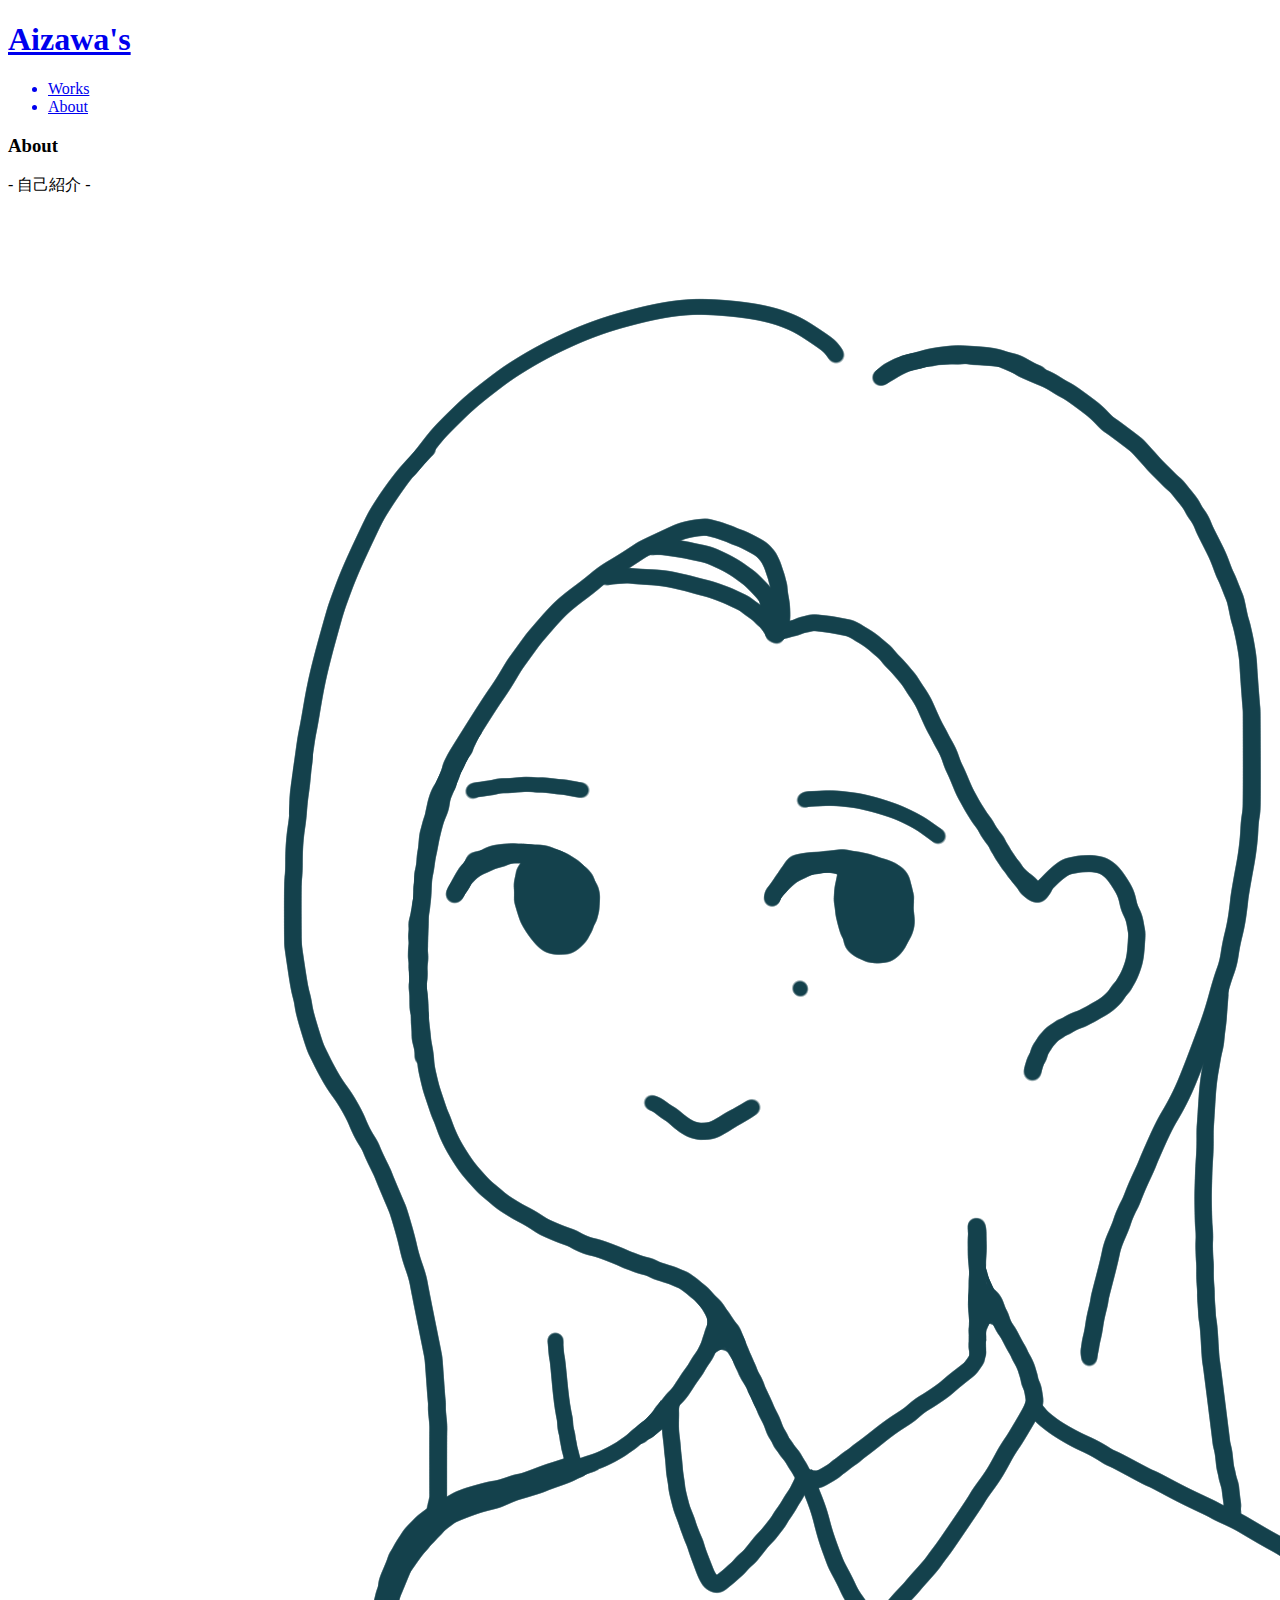
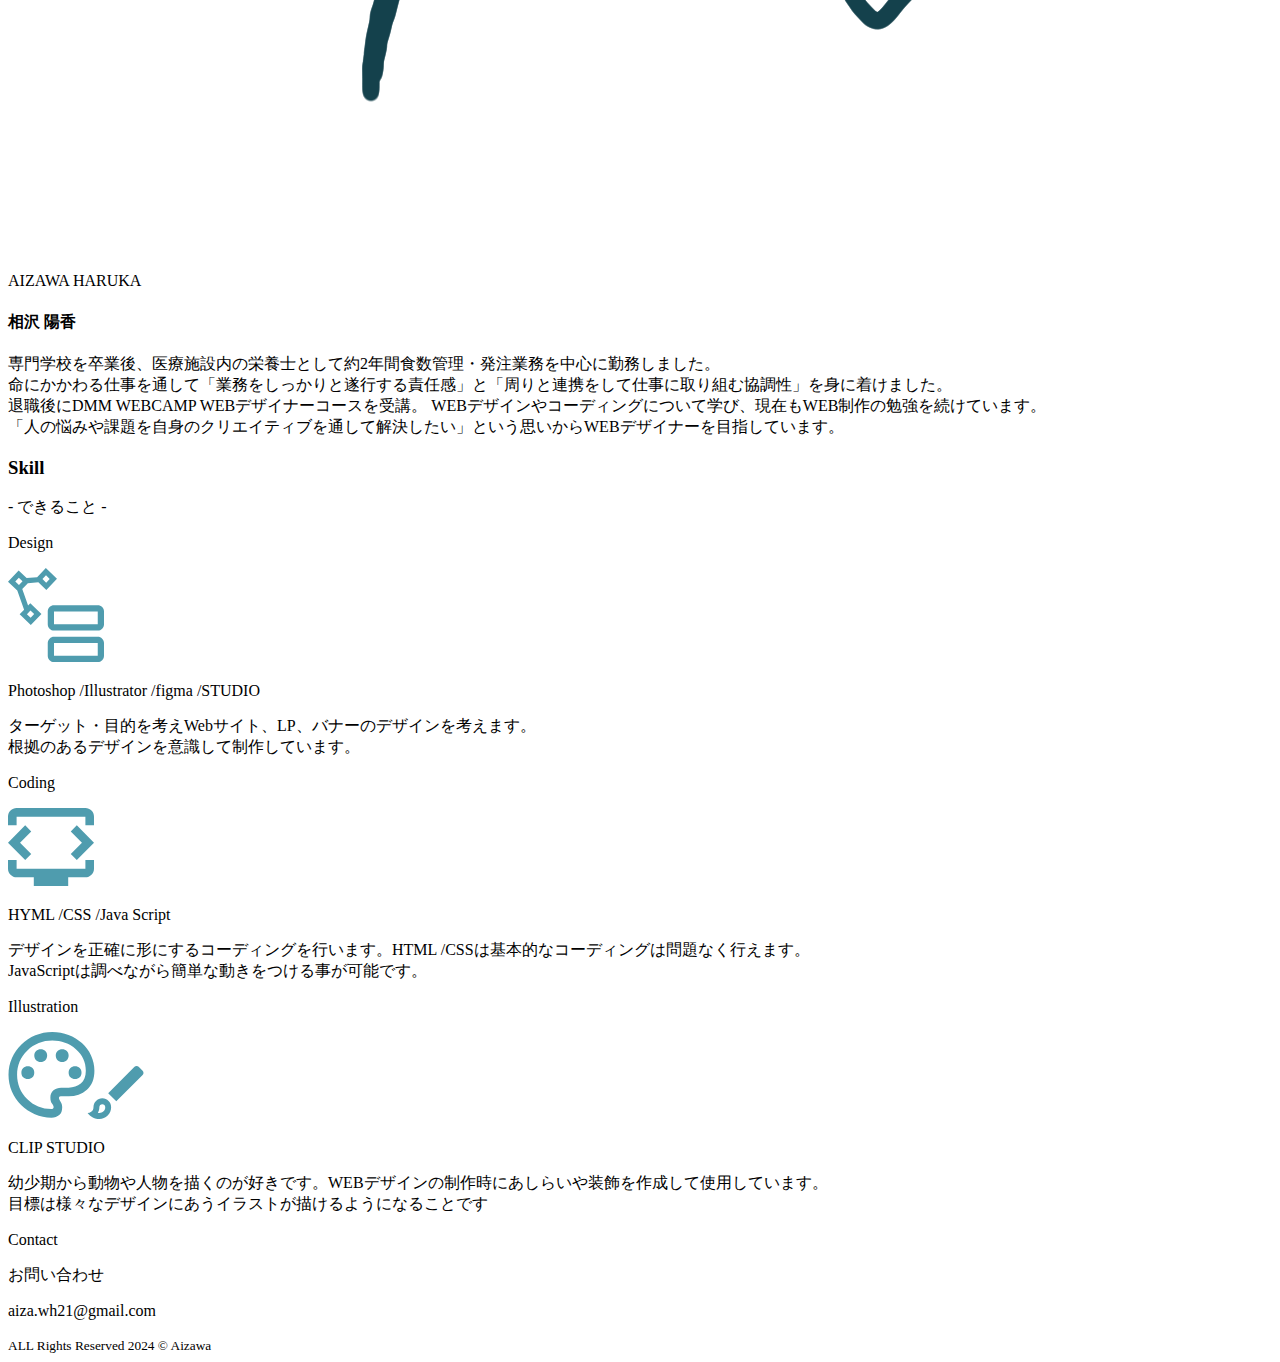
==== pages/about.html @ 38ec0fff "Create about.html" ====
<!DOCTYPE html>
<html lang="ja">
  <head>
    <meta charset="UTF-8" />
    <!--viewport-->
    <meta name="viewport" content="width=device-width,initial-scale=1">
    <link rel="stylesheet" href="about.css"/>
    <title>portforiosite-aizawa.h</title>
    <!--font-->
    <link rel="preconnect" href="https://fonts.googleapis.com">
    <link rel="preconnect" href="https://fonts.gstatic.com" crossorigin>
    <link href="https://fonts.googleapis.com/css2?family=M+PLUS+Rounded+1c:wght@400;700&family=Poppins:wght@400;700&display=swap" rel="stylesheet">
    <!--noindex-->
    <meta name="robots" content="noindex,nofollow,noarchive" />
  </head>
  <body>

    <header>
      <div class="header_inner">
        <h1 class="header_logo">
            <a href="../index.html">
            Aizawa's
            </a>
        </h1>
        <nav class="header_nav">
          <ul>
            <a href="../index.html#works" class="header_nav_item">
              <li>Works</li>
            </a>
            <a href="about.html" class="header_nav_item">
              <li>About</li>
            </a>
          </ul>
        </nav>
      </div>
    </header>

    <main>
      <!--about-->
      <section class="contents">
        <div class="section_title">
          <h3 class="section_title_en">About</h3>
          <p class="section_title_jp">- 自己紹介 -</p>
        </div>
        <div class="about_contents">
          <img src="../images/profile-img.png" class="about_img" alt="あいざわプロフィールイラスト">
          <div class="about_text_wrapper">
            <div class="about_text">
              <div class="profile_name">
                <p>AIZAWA HARUKA</p>
                <h4>相沢 陽香</h4>
              </div>
              <p class="about_text_note">専門学校を卒業後、医療施設内の栄養士として約2年間食数管理・発注業務を中心に勤務しました。<br>
                命にかかわる仕事を通して「業務をしっかりと遂行する責任感」と「周りと連携をして仕事に取り組む協調性」を身に着けました。<br>
                退職後にDMM WEBCAMP WEBデザイナーコースを受講。
                WEBデザインやコーディングについて学び、現在もWEB制作の勉強を続けています。<br>
                「人の悩みや課題を自身のクリエイティブを通して解決したい」という思いからWEBデザイナーを目指しています。
              </p>
            </div>
          </div>
        </div>
      </section>
      <!--skill-->
      <section class="contents">
        <div class="section_title">
          <h3 class="section_title_en">Skill</h3>
          <p class="section_title_jp">- できること -</p>
        </div>
        <div class="skill_set">
          <div class="skill_box">
            <div class="skill_box_main">
              <p>Design</p>
              <img src="../images/skill_design.svg" alt="スキル デザインのイラスト">
            </div>
            <div class="skill_box_text">
              <p class="skill_tool">Photoshop /Illustrator /figma /STUDIO</p>
              <p class="skill_note">ターゲット・目的を考えWebサイト、LP、バナーのデザインを考えます。<br>
                根拠のあるデザインを意識して制作しています。</p>
            </div>
          </div>
          <div class="skill_box">
            <div class="skill_box_main">
              <p>Coding</p>
              <img src="../images/skill_coding.svg" alt="スキル コーディングのイラスト">
            </div>
            <div class="skill_box_text">
              <p class="skill_tool">HYML /CSS /Java Script</p>
              <p class="skill_note">デザインを正確に形にするコーディングを行います。HTML /CSSは基本的なコーディングは問題なく行えます。<br>
                JavaScriptは調べながら簡単な動きをつける事が可能です。</p>
            </div>
          </div>
          <div class="skill_box">
            <div class="skill_box_main">
              <p>Illustration</p>
              <img src="../images/skill_illust.svg" alt="スキル イラストのイラスト">
            </div>
            <div class="skill_box_text">
              <p class="skill_tool">CLIP STUDIO</p>
              <p class="skill_note">幼少期から動物や人物を描くのが好きです。WEBデザインの制作時にあしらいや装飾を作成して使用しています。<br>
                目標は様々なデザインにあうイラストが描けるようになることです</p>
            </div>
          </div>
        </div>
      </section>
    </main>

    <footer>
      <div class="footer_wrapper">
        <div class="footer_contact">
          <p class="contact_title">Contact</p>
          <p class="contact_title_jp">お問い合わせ</p>
        </div>
        <div class="contact-mail">
          <p>aiza.wh21@gmail.com</p>
        </div>
        <small>ALL Rights Reserved 2024 © Aizawa</small>
      </div>
    </footer>

  </body>
</html>
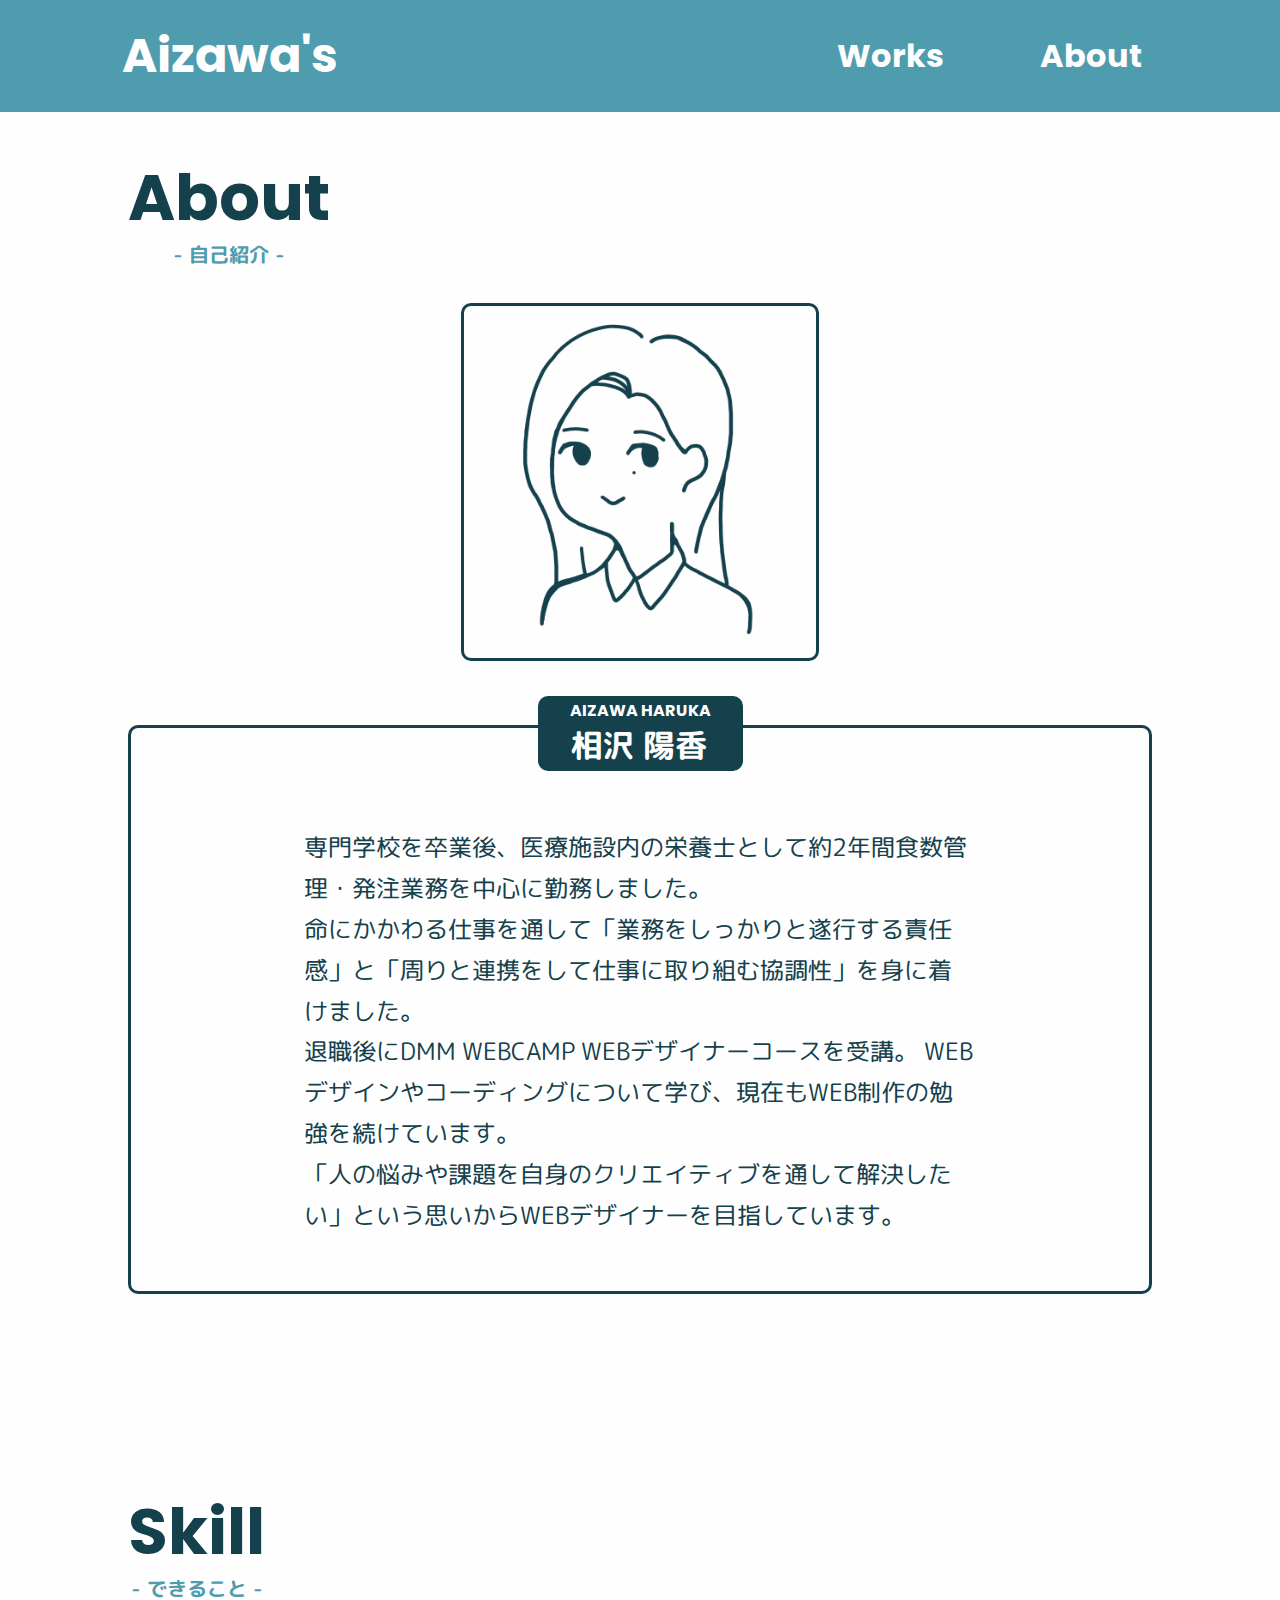
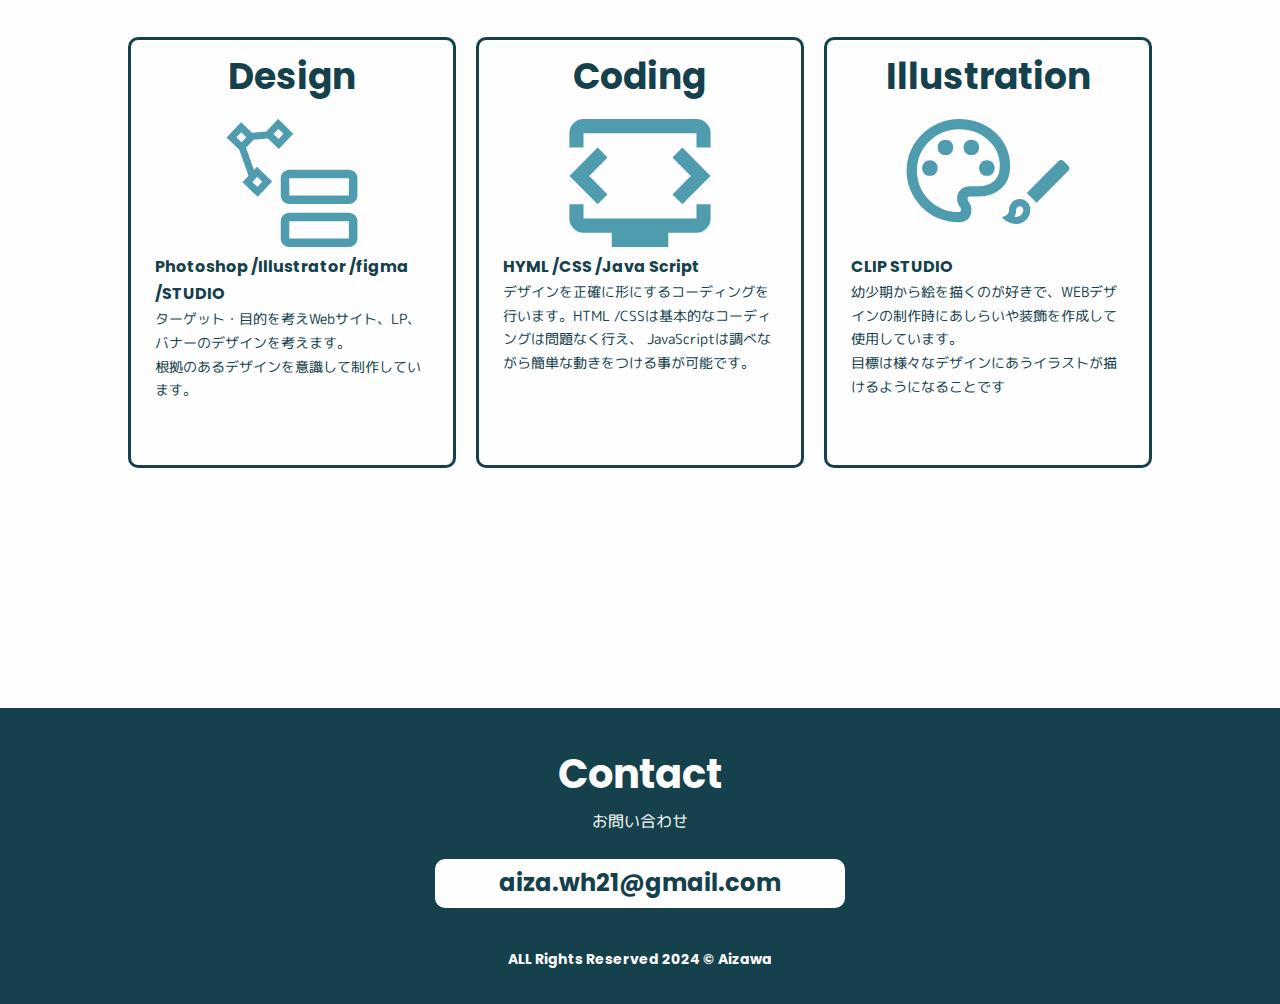
==== commit 12697766: "Update about.html" ====
--- a/pages/about.html
+++ b/pages/about.html
@@ -85,7 +85,7 @@
             </div>
             <div class="skill_box_text">
               <p class="skill_tool">HYML /CSS /Java Script</p>
-              <p class="skill_note">デザインを正確に形にするコーディングを行います。HTML /CSSは基本的なコーディングは問題なく行えます。<br>
+              <p class="skill_note">デザインを正確に形にするコーディングを行います。HTML /CSSは基本的なコーディングは問題なく行え、
                 JavaScriptは調べながら簡単な動きをつける事が可能です。</p>
             </div>
           </div>
@@ -96,7 +96,7 @@
             </div>
             <div class="skill_box_text">
               <p class="skill_tool">CLIP STUDIO</p>
-              <p class="skill_note">幼少期から動物や人物を描くのが好きです。WEBデザインの制作時にあしらいや装飾を作成して使用しています。<br>
+              <p class="skill_note">幼少期から絵を描くのが好きで、WEBデザインの制作時にあしらいや装飾を作成して使用しています。<br>
                 目標は様々なデザインにあうイラストが描けるようになることです</p>
             </div>
           </div>
--- a/pages/about.css
+++ b/pages/about.css
@@ -0,0 +1,495 @@
+/*reset*/
+*{
+  margin: 0;
+  padding: 0;
+  box-sizing: border-box;
+}
+
+
+/*root*/
+
+:root{
+  --color--white:#FEFEFE;
+  --color--blue:#4F9CAE;
+  --color--text_blue:#14414C;
+}
+
+body, html{
+  font-size: 62.5%;
+}
+
+body{
+  font-family: "Poppins" "M PLUS Rounded 1c";
+  font-optical-sizing: auto;
+  font-style: normal;
+  background-color: #FEFEFE;
+}
+
+/*header*/
+
+header{
+  width: 100%;
+  background-color: var(--color--blue);
+  padding: 2.0rem;
+  position: fixed;
+  z-index: 30;
+}
+
+.header_inner{
+  display: flex;
+  justify-content: space-between;
+  align-items: center;
+  font-family: "Poppins";
+  font-weight: 700;
+  margin: 0 8vw;
+}
+
+.header_logo{
+  display: inline;
+  font-size: 4.8rem;
+}
+.header_logo a{
+  color: var(--color--white);
+  text-decoration: none;
+}
+
+.header_logo a:hover{
+  color: var(--color--text_blue);
+}
+
+.header_nav ul{
+  display: flex;
+}
+
+.header_nav_item{
+  font-size: 3.2rem;
+  color: var(--color--white);
+  padding: 0.8rem 1.6rem;
+  border-radius: 10px;
+  text-decoration: none;
+}
+
+.header_nav_item:first-child{
+  margin-right: 6.4rem;
+}
+
+.header_nav_item:hover{
+  background-color: var(--color--text_blue);
+}
+
+.header_nav_item li{
+  list-style: none;
+}
+
+/*main*/
+
+main{
+  display: flex;
+  flex-direction: column;
+  justify-content: center;
+}
+
+
+
+/*section*/
+
+.contents{
+  display: flex;
+  flex-direction: column;
+  align-items: start;
+  row-gap: 3.2rem;
+  margin: 16.0rem 10vw 0;
+}
+
+.section_title{
+  display:inline-flex;
+  flex-direction: column;
+  align-items: center;
+  text-align: center;
+}
+
+.section_title_en{
+  font-family: "Poppins";
+  font-weight: 700;
+  font-size: 6.4rem;
+  line-height: 120%;
+  color:var(--color--text_blue);
+}
+
+.section_title_jp{
+  font-family: "M PLUS Rounded 1c";
+  font-weight: 700;
+  font-size: 2.0rem;
+  line-height: 170%;
+  color: var(--color--blue);
+}
+
+
+
+/*about*/
+
+.about_contents{
+  display: flex;
+  flex-direction: column;
+  align-items: center;
+  row-gap: 6.4rem;
+}
+
+.about_img{
+  width: 35%;
+  object-fit: contain;
+  border: solid 3px var(--color--text_blue);
+  border-radius: 10px;
+}
+
+.about_text_wrapper{
+  width: 100%;
+  display: flex;
+  flex-direction: column;
+  align-items: center;
+}
+
+.about_text{
+  display: flex;
+  flex-direction: column;
+  align-items: center;
+  row-gap: 2.4rem;
+  margin-bottom: 4.0rem;
+  border: solid 3px var(--color--text_blue);
+  border-radius: 10px;
+  padding-bottom: 5.6rem;
+}
+
+.profile_name{
+  display: flex;
+  flex-direction: column;
+  padding: 0.4rem 3.2rem;
+  color: var(--color--white);
+  background-color: var(--color--text_blue);
+  border-radius: 10px;
+  position: relative;
+  bottom: 3.2rem;
+}
+
+.profile_name p{
+  font-family: "Poppins";
+  font-weight: 700;
+  font-size: 1.6rem;
+  line-height: 140%;
+}
+
+.profile_name h4{
+  font-family: "M PLUS Rounded 1c";
+  font-weight: 700;
+  font-size: 3.2rem;
+  line-height: 140%;
+}
+
+.about_text_note{
+  width: 66%;
+  font-family: "M PLUS Rounded 1c";
+  font-weight: 400;
+  font-size: 2.4rem;
+  line-height: 170%;
+  color: var(--color--text_blue);
+}
+
+/*skill*/
+
+.skill_set{
+  width: 100%;
+  display: flex;
+  align-items: stretch;
+  justify-content: space-between;
+}
+
+.skill_box{
+  width: 32%;
+  padding: 1.2rem 2.4rem;
+  border: solid 3px var(--color--text_blue);
+  border-radius: 10px;
+  display: flex;
+  flex-direction: column;
+  justify-content: space-between;
+  align-items: stretch;
+  row-gap: 2.4rem;
+  box-sizing: border-box;
+}
+
+.skill_box_main{
+  height: 40%;
+  display: flex;
+  flex-direction: column;
+  align-items: center;
+  row-gap: 1.6rem;
+}
+
+.skill_box_main p{
+  font-family: "Poppins";
+  font-weight: 700;
+  font-size: 3.6rem;
+  color: var(--color--text_blue);
+  line-height: 140%;
+}
+
+.skill_box_main img{
+  width: 60%;
+  height: 80%;
+  box-sizing: border-box;
+}
+
+.skill_box_text{
+  width: 100%;
+  height: 50%;
+}
+
+.skill_tool{
+  font-family: "Poppins";
+  font-weight: 700;
+  font-size: 1.6rem;
+  color: var(--color--text_blue);
+  line-height: 170%;
+  margin: 0 auto;
+}
+
+.skill_note{
+  font-family: "M PLUS Rounded 1c";
+  font-weight: 400;
+  font-size: 1.4rem;
+  line-height: 170%;
+  color: var(--color--text_blue);
+}
+
+/*footer*/
+
+footer{
+  width: 100%;
+  background-color: var(--color--text_blue);
+  padding: 3.2rem 0;
+  margin-top: 24.0rem;
+}
+
+.footer_wrapper{
+  display: flex;
+  flex-direction: column;
+  align-items: center;
+  margin: 0 16vw;
+}
+
+.footer_contact{
+  text-align: center;
+  margin-bottom: 2.4rem;
+}
+
+.contact_title{
+  font-family: "Poppins";
+  font-weight: 700;
+  font-size: 4.0rem;
+  line-height: 170%;
+  color: var(--color--white);
+}
+
+.contact_title_jp{
+  font-family: "M PLUS Rounded 1c";
+  font-weight: 400;
+  font-size: 1.6rem;
+  line-height: 170%;
+  color: var(--color--white);
+}
+
+.contact-mail{
+  margin-bottom: 4.0rem;
+}
+
+.contact-mail p{
+  font-family: "Poppins";
+  font-weight: 700;
+  font-size: 2.4rem;
+  line-height: 170%;
+  color: var(--color--text_blue);
+  background-color: var(--color--white);
+  padding: 0.4rem 6.4rem;
+  border-radius: 10px;
+}
+
+footer small{
+  font-family: "Poppins";
+  font-weight: 700;
+  font-size: 1.4rem;
+  line-height: 170%;
+  color: var(--color--white);
+}
+
+/*responsive*/
+
+/*--min-width:1680px;--*/
+
+@media screen and (min-width: 1680px){
+  html{
+    font-size: calc(40% + 0.3vw);
+  }
+}
+
+/*--max-width:1279px;--*/
+
+@media screen and (max-width: 1279px){
+  html{
+    font-size: 52%;
+  }
+
+  .header_nav_item{
+    font-size: 2.8rem
+  }
+}
+
+
+@media screen and (max-width: 767px){
+
+  html{
+    font-size: 62.5%;
+  }
+ /*header*/
+
+  .header_inner{
+    margin: 0 2vw;
+  }
+
+  .header_logo{
+    font-size: 2.8rem;
+  }
+
+  .header_nav_item{
+    padding: 0.8rem;
+    font-size: 1.6rem;
+  }
+
+  .header_nav_item:first-child{
+    margin-right: 2.4rem;
+  }
+
+  /*main*/
+
+
+
+  /*works*/
+
+
+  .section_title_en{
+    font-size: 4.0rem;
+  }
+
+  .section_title_jp{
+    font-size: 1.6rem;
+  }
+
+
+  /*about*/
+  .about_contents{
+    flex-direction: column;
+    align-items: center;
+    justify-content: center;
+    row-gap: 6.4rem;
+  }
+
+  .about_img{
+    width: 50%;
+  }
+
+  .about_text_wrapper{
+  width: 100%;
+  }
+
+  .about_text{
+    row-gap: 1.6rem;
+    margin-bottom: 3.2rem;
+  }
+
+  .profile_name p{
+    font-size: 1.4rem;
+  }
+
+  .profile_name h4{
+    font-size: 2.4rem;
+  }
+
+  .about_text_note{
+    width: 80%;
+    font-size: 1.6rem;
+  }
+
+  /*skill*/
+
+  .skill_set{
+    flex-direction: column;
+    align-items: center;
+    row-gap: 3.2rem;
+  }
+
+  .skill_box{
+    width: 80%;
+  }
+
+  /*footer*/
+
+  footer{
+    margin-top: 16.0rem;
+  }
+
+  .footer_wrapper{
+    margin: 0 8vw;
+  }
+
+  .footer_contact{
+    margin-bottom: 2.0rem;
+  }
+
+  .contact_title{
+    font-size: 3.2rem;
+  }
+
+  .contact_title_jp{
+    font-size: 1.4rem;
+  }
+
+  .contact-mail p{
+    font-size: 2.0rem;
+  }
+
+  footer small{
+    font-size: 1.2rem;
+    font-weight: 400;
+  }
+
+}
+
+@media screen and (max-width: 425px){
+
+  html{
+    font-size: 52%;
+  }
+
+  .header_nav_item{
+    padding: 0;
+  }
+
+
+  .contents{
+    margin: 12.0rem 10vw 0;
+  }
+
+  .skill_box_text{
+    padding: 1.6rem;
+  }
+
+  .skill_tool{
+    margin-bottom: 1.2rem;
+  }
+
+  .skill_box_main p{
+    font-size: 3.2rem;
+  }
+
+  .contact-mail p{
+    padding: 0.4rem 2.4rem;
+  }
+}
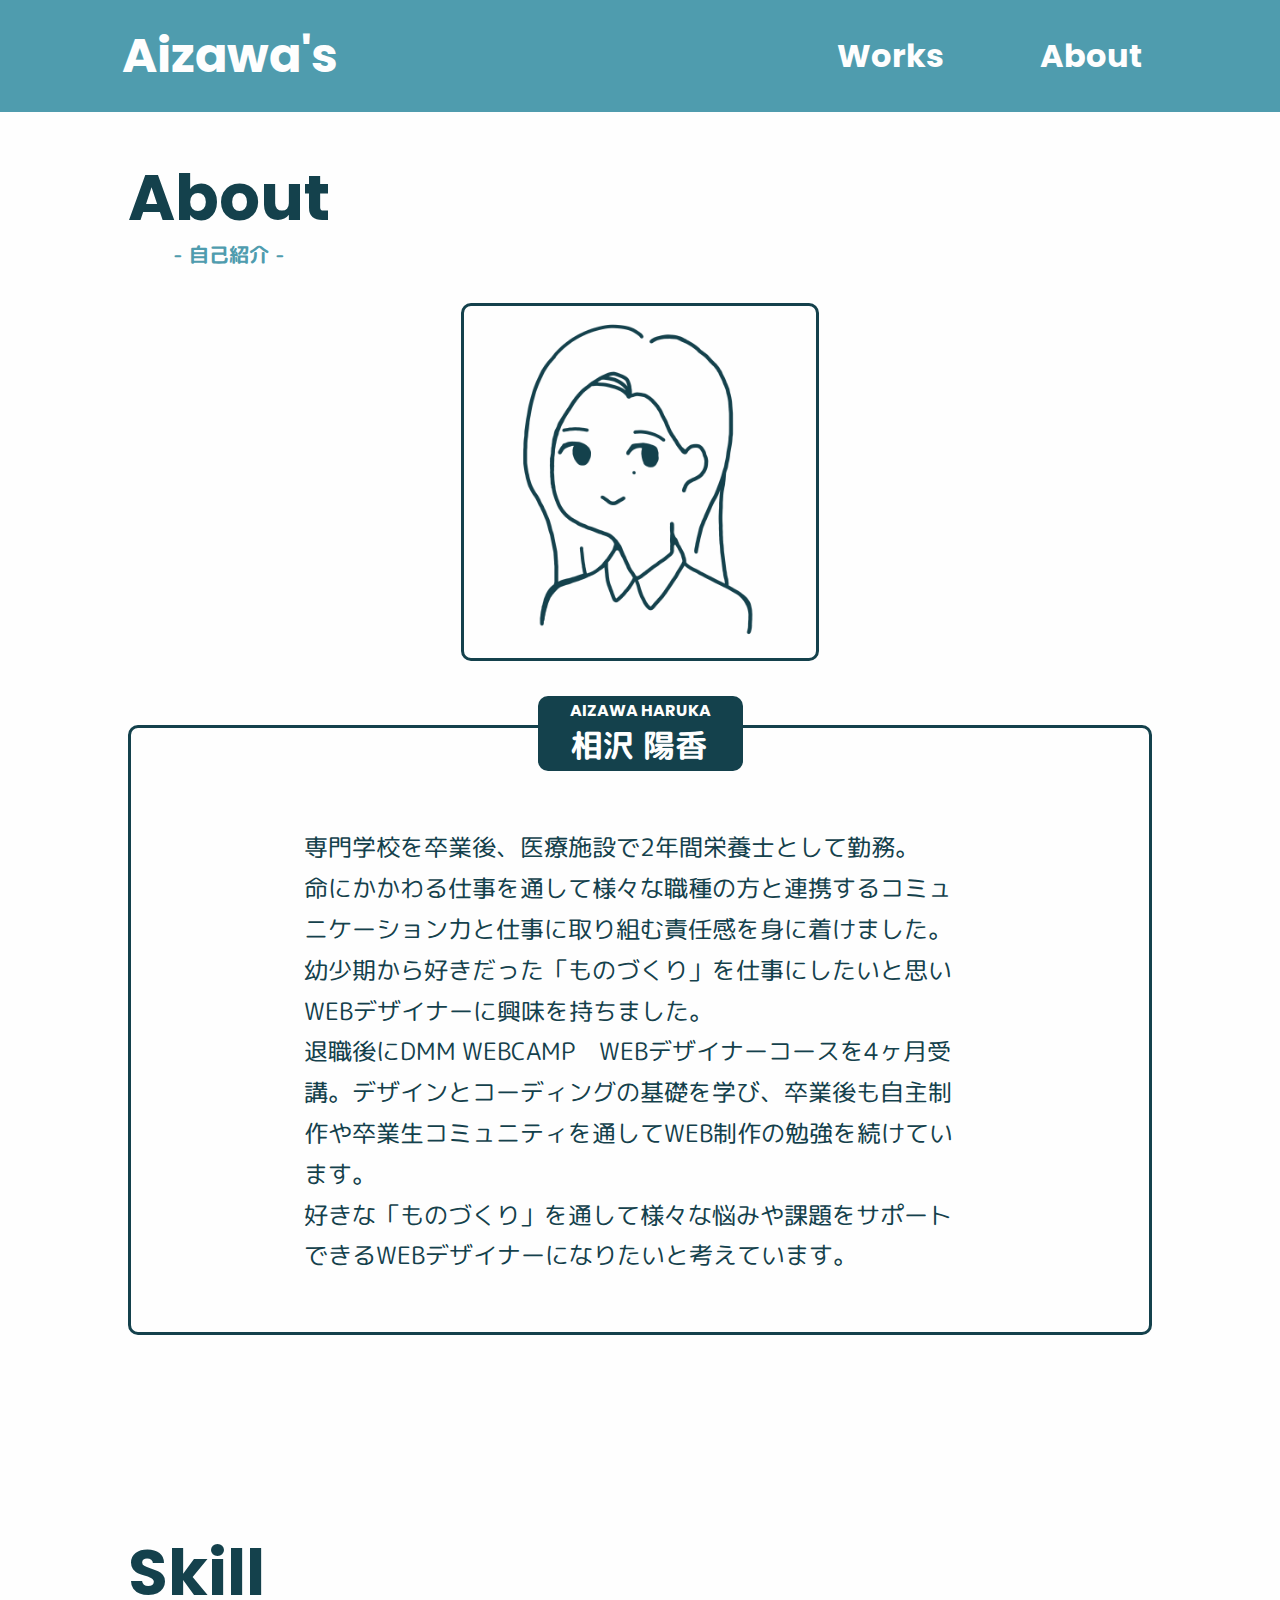
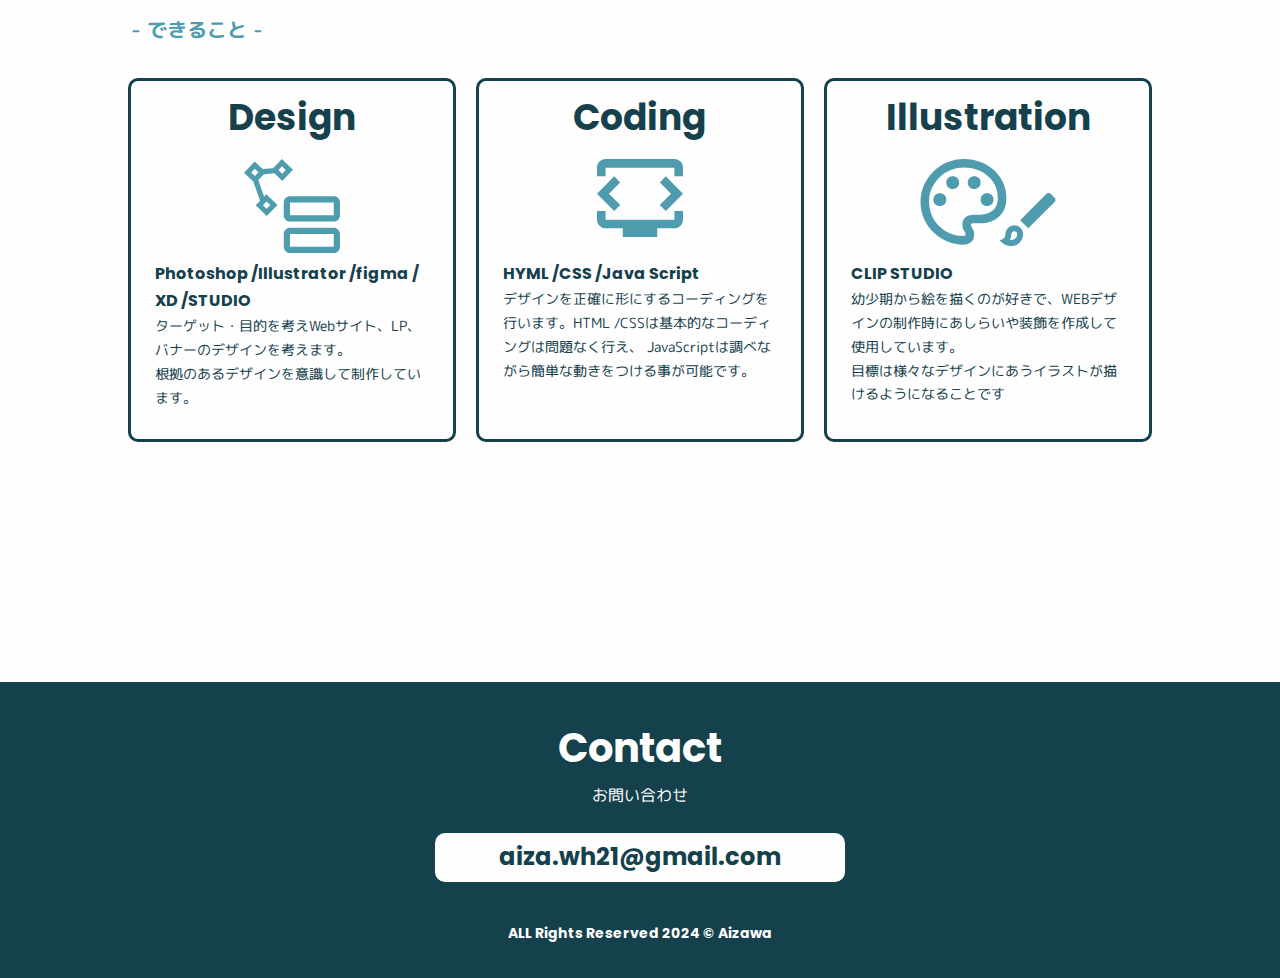
==== commit e33ee6e3: "Update about.html" ====
--- a/pages/about.html
+++ b/pages/about.html
@@ -50,11 +50,11 @@
                 <p>AIZAWA HARUKA</p>
                 <h4>相沢 陽香</h4>
               </div>
-              <p class="about_text_note">専門学校を卒業後、医療施設内の栄養士として約2年間食数管理・発注業務を中心に勤務しました。<br>
-                命にかかわる仕事を通して「業務をしっかりと遂行する責任感」と「周りと連携をして仕事に取り組む協調性」を身に着けました。<br>
-                退職後にDMM WEBCAMP WEBデザイナーコースを受講。
-                WEBデザインやコーディングについて学び、現在もWEB制作の勉強を続けています。<br>
-                「人の悩みや課題を自身のクリエイティブを通して解決したい」という思いからWEBデザイナーを目指しています。
+              <p class="about_text_note">専門学校を卒業後、医療施設で2年間栄養士として勤務。<br>
+                命にかかわる仕事を通して様々な職種の方と連携するコミュニケーション力と仕事に取り組む責任感を身に着けました。<br>
+                幼少期から好きだった「ものづくり」を仕事にしたいと思いWEBデザイナーに興味を持ちました。<br>
+                退職後にDMM WEBCAMP　WEBデザイナーコースを4ヶ月受講。デザインとコーディングの基礎を学び、卒業後も自主制作や卒業生コミュニティを通してWEB制作の勉強を続けています。<br>
+                好きな「ものづくり」を通して様々な悩みや課題をサポートできるWEBデザイナーになりたいと考えています。
               </p>
             </div>
           </div>
@@ -73,7 +73,7 @@
               <img src="../images/skill_design.svg" alt="スキル デザインのイラスト">
             </div>
             <div class="skill_box_text">
-              <p class="skill_tool">Photoshop /Illustrator /figma /STUDIO</p>
+              <p class="skill_tool">Photoshop /Illustrator /figma / XD /STUDIO</p>
               <p class="skill_note">ターゲット・目的を考えWebサイト、LP、バナーのデザインを考えます。<br>
                 根拠のあるデザインを意識して制作しています。</p>
             </div>
--- a/pages/about.css
+++ b/pages/about.css
@@ -233,7 +233,6 @@
 }
 
 .skill_box_main img{
-  width: 60%;
   height: 80%;
   box-sizing: border-box;
 }
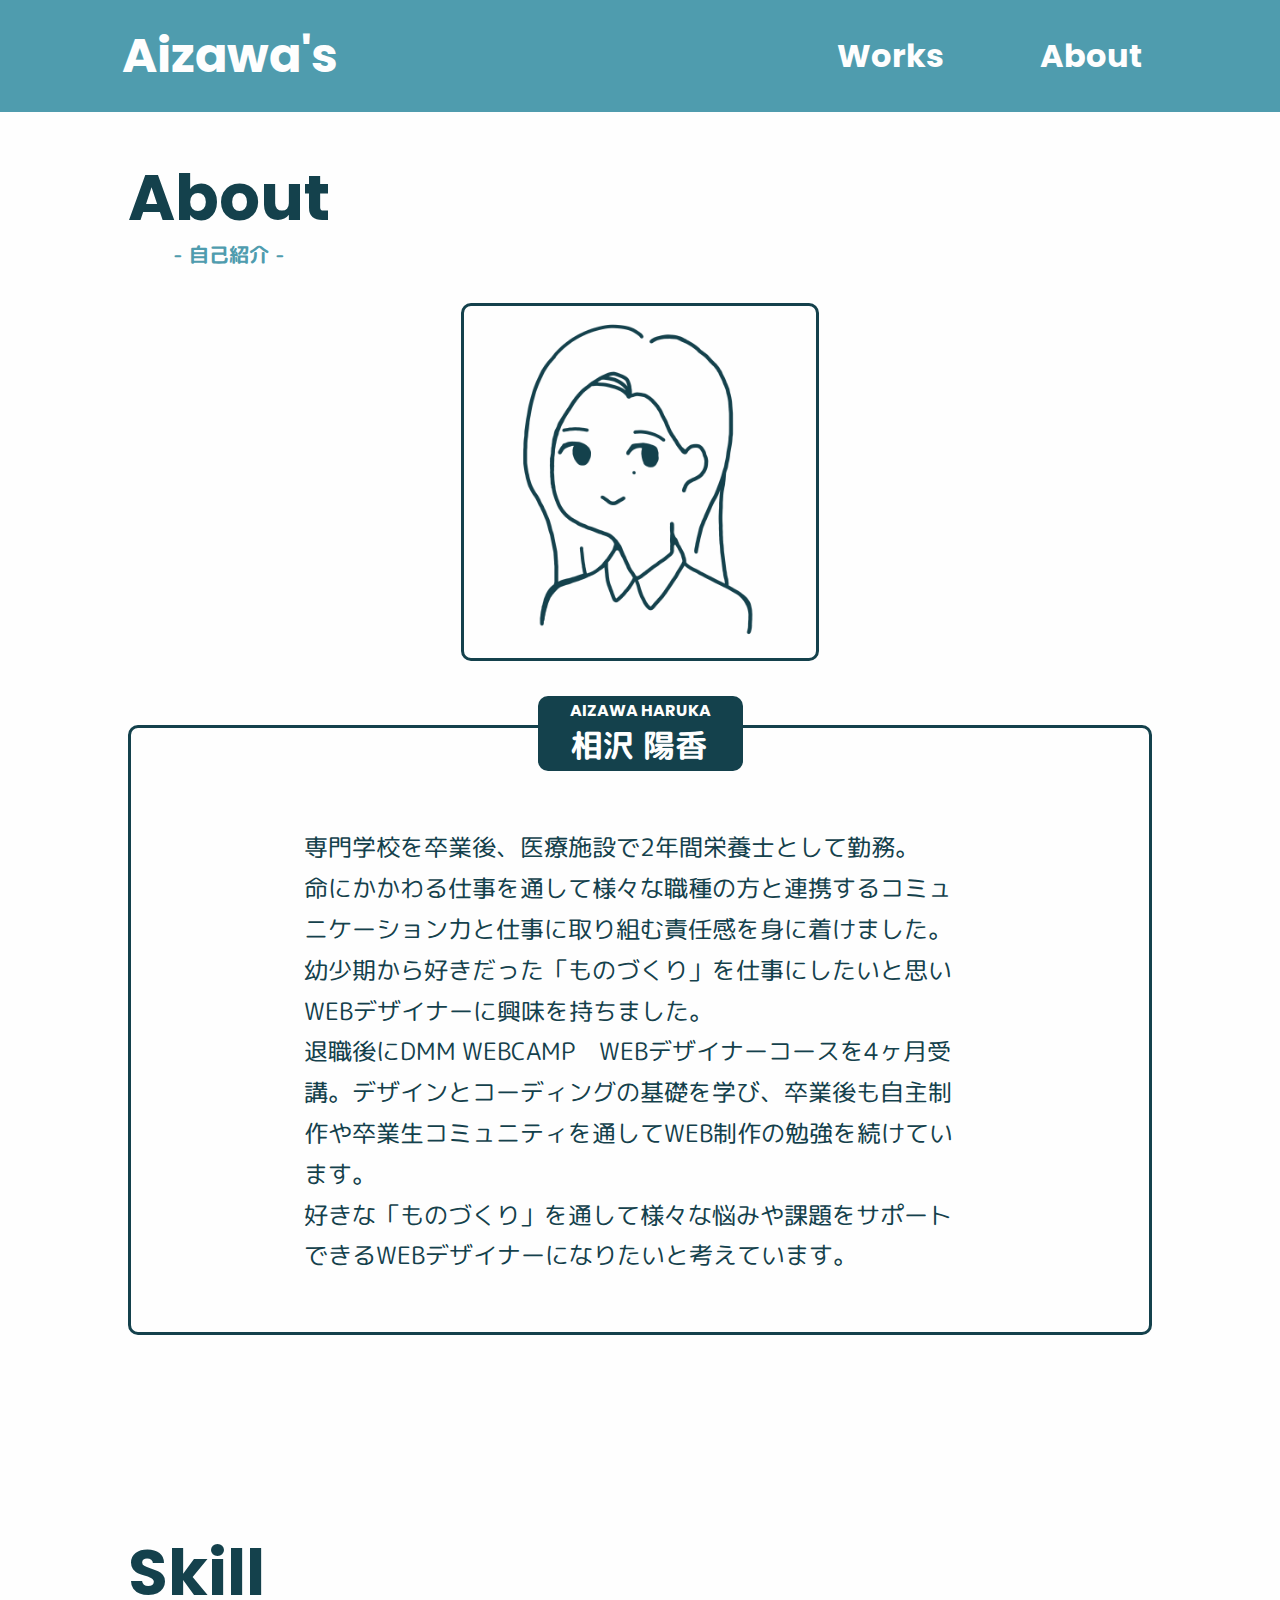
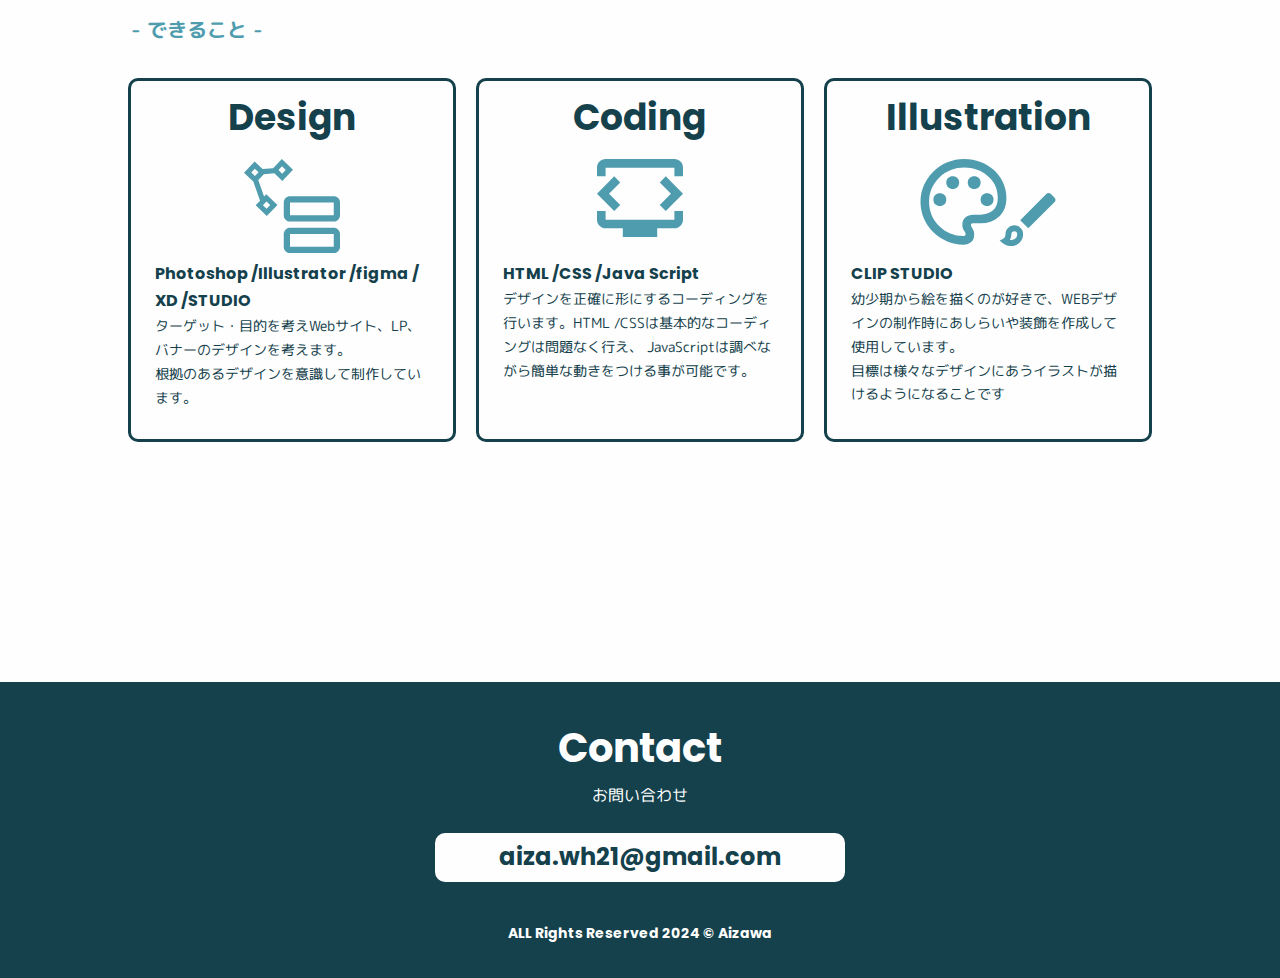
==== commit b7727e58: "Update about.html" ====
--- a/pages/about.html
+++ b/pages/about.html
@@ -84,7 +84,7 @@
               <img src="../images/skill_coding.svg" alt="スキル コーディングのイラスト">
             </div>
             <div class="skill_box_text">
-              <p class="skill_tool">HYML /CSS /Java Script</p>
+              <p class="skill_tool">HTML /CSS /Java Script</p>
               <p class="skill_note">デザインを正確に形にするコーディングを行います。HTML /CSSは基本的なコーディングは問題なく行え、
                 JavaScriptは調べながら簡単な動きをつける事が可能です。</p>
             </div>
